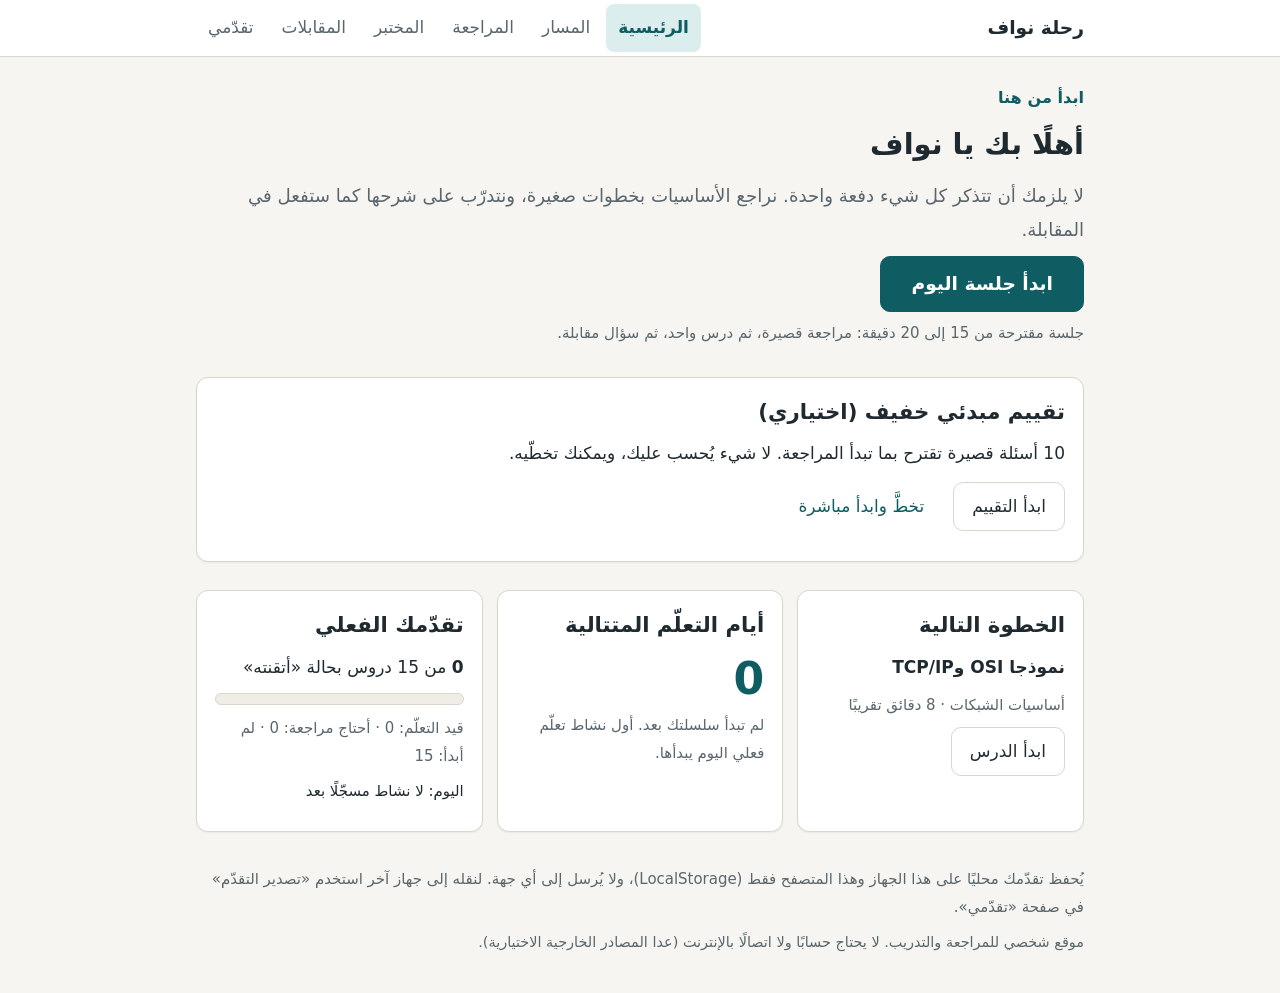
==== index.html @ 0aa0c91e "Add interactive Arabic learning site for Nawaf (networking fundamentals + interview prep) Co-Authore" ====
<!doctype html>
<html lang="ar" dir="rtl">
<head>
  <meta charset="utf-8">
  <meta name="viewport" content="width=device-width, initial-scale=1">
  <meta name="color-scheme" content="light dark">
  <title>رحلة نواف — مراجعة أساسيات الشبكات</title>
  <link rel="stylesheet" href="css/style.css">
</head>
<body>
  <a class="skip" href="#app">تخطَّ إلى المحتوى</a>
  <header class="top">
    <div class="wrap bar">
      <a class="brand" href="#/home">رحلة نواف</a>
      <nav id="nav" aria-label="التنقّل الرئيسي">
        <a href="#/home" data-r="home">الرئيسية</a>
        <a href="#/path" data-r="path">المسار</a>
        <a href="#/review" data-r="review">المراجعة</a>
        <a href="#/labs" data-r="labs">المختبر</a>
        <a href="#/interview" data-r="interview">المقابلات</a>
        <a href="#/progress" data-r="progress">تقدّمي</a>
      </nav>
    </div>
  </header>
  <main id="app" class="wrap" tabindex="-1">
    <noscript><p>يحتاج هذا الموقع إلى تفعيل JavaScript ليعمل.</p></noscript>
  </main>
  <footer class="wrap foot"><p>موقع شخصي للمراجعة والتدريب. لا يحتاج حسابًا ولا اتصالًا بالإنترنت (عدا المصادر الخارجية الاختيارية).</p></footer>
  <div id="toasts" aria-live="polite" role="status"></div>
  <dialog id="dlg"></dialog>

  <script src="js/data/lessons.js"></script>
  <script src="js/data/practice.js"></script>
  <script src="js/data/interview.js"></script>
  <script src="js/store.js"></script>
  <script src="js/ui.js"></script>
  <script src="js/core.js"></script>
  <script src="js/learn.js"></script>
  <script src="js/practice.js"></script>
  <script src="js/home.js"></script>
  <script src="js/main.js"></script>
</body>
</html>
---- css/style.css ----
/* خط الواجهة: يستخدم الموقع حاليًا بديلًا عربيًا من خطوط النظام (وليس خط ثمانية).
   لتفعيل خط ثمانية: ضع ملفي الخط في مجلد fonts/ ثم انقل سطرَي @font-face الموجودين في
   fonts/README.md إلى هذا الموضع. التفاصيل هناك. */

:root {
  --font: 'UserArabicFont', 'Noto Sans Arabic', 'Segoe UI', Tahoma, 'Geeza Pro', system-ui, sans-serif;
  --mono: ui-monospace, 'SF Mono', Menlo, Consolas, 'DejaVu Sans Mono', monospace;
  --bg: #f6f5f1; --surface: #ffffff; --surface2: #efede6; --text: #1f2a30; --muted: #5a666d;
  --line: #d9d6cc; --primary: #0f5c63; --primary-ink: #ffffff; --primary-soft: #dcedee;
  --good: #1f6b3a; --good-soft: #e3f1e6; --warn: #8a5a00; --warn-soft: #f8edd5; --bad: #a3322b; --bad-soft: #f7e1de;
  --focus: #0b57d0; --radius: 12px; --shadow: 0 1px 2px rgba(20,30,35,.06);
}
:root[data-theme="dark"] { color-scheme: dark; }
@media (prefers-color-scheme: dark) {
  :root:not([data-theme="light"]) {
    --bg: #14191c; --surface: #1c2327; --surface2: #243036; --text: #e8ecee; --muted: #a2afb5;
    --line: #34424a; --primary: #5fb8bf; --primary-ink: #0d1d20; --primary-soft: #1c3a3e;
    --good: #7fd09a; --good-soft: #1b3324; --warn: #e5b85c; --warn-soft: #3a2f16; --bad: #f0958c; --bad-soft: #3d2220;
    --focus: #8ab4ff;
  }
}
* { box-sizing: border-box; }
html { font-size: 17px; -webkit-text-size-adjust: 100%; }
body { margin: 0; background: var(--bg); color: var(--text); font-family: var(--font); line-height: 1.85; }
.wrap { max-width: 920px; margin: 0 auto; padding: 0 16px; }
main { padding-top: 20px; padding-bottom: 96px; outline: none; }
h1 { font-size: 1.7rem; line-height: 1.4; margin: .4em 0 .5em; outline: none; }
h2 { font-size: 1.25rem; line-height: 1.5; margin: 1.4em 0 .5em; }
h3 { font-size: 1.07rem; margin: 1.2em 0 .4em; }
p { margin: .5em 0; }
a { color: var(--primary); text-underline-offset: 3px; }
.lead { font-size: 1.07rem; color: var(--muted); max-width: 46em; }
.muted { color: var(--muted); } .small { font-size: .88rem; } .en { text-align: left; }
.skip { position: absolute; inset-inline-start: 8px; top: -60px; background: var(--primary); color: var(--primary-ink); padding: 8px 14px; border-radius: 8px; z-index: 50; }
.skip:focus { top: 8px; }
:focus-visible { outline: 3px solid var(--focus); outline-offset: 2px; border-radius: 6px; }

/* الشريط العلوي */
.top { background: var(--surface); border-bottom: 1px solid var(--line); position: sticky; top: 0; z-index: 20; }
.bar { display: flex; align-items: center; gap: 16px; min-height: 56px; }
.brand { font-weight: 700; font-size: 1.1rem; color: var(--text); text-decoration: none; white-space: nowrap; }
#nav { display: flex; gap: 4px; margin-inline-start: auto; flex-wrap: wrap; }
#nav a { padding: 8px 12px; border-radius: 8px; text-decoration: none; color: var(--muted); min-height: 40px; display: inline-flex; align-items: center; }
#nav a:hover { background: var(--surface2); color: var(--text); }
#nav a[aria-current="page"] { background: var(--primary-soft); color: var(--primary); font-weight: 700; }
@media (max-width: 720px) {
  .top { position: static; }
  .bar { justify-content: center; }
  .brand { display: block; }
  #nav { position: fixed; inset-inline: 0; bottom: 0; margin: 0; background: var(--surface); border-top: 1px solid var(--line); justify-content: space-around; padding: 6px 4px calc(6px + env(safe-area-inset-bottom)); z-index: 30; flex-wrap: nowrap; }
  #nav a { flex: 1; justify-content: center; padding: 8px 2px; font-size: .78rem; text-align: center; min-height: 48px; }
  .wrap.bar { padding: 0; }
  h1 { font-size: 1.45rem; }
}

/* البطاقات والأزرار */
.card { background: var(--surface); border: 1px solid var(--line); border-radius: var(--radius); padding: 18px; margin: 14px 0; box-shadow: var(--shadow); }
.card.flat { box-shadow: none; background: var(--surface2); }
.card h2, .card h3 { margin-top: 0; }
fieldset { border: 1px solid var(--line); border-radius: var(--radius); padding: 12px 16px; margin: 14px 0; }
legend { padding: 0 6px; font-weight: 700; }
.grid2 { display: grid; grid-template-columns: repeat(2, 1fr); gap: 14px; }
.grid3 { display: grid; grid-template-columns: repeat(3, 1fr); gap: 14px; }
@media (max-width: 800px) { .grid3 { grid-template-columns: 1fr; } }
@media (max-width: 640px) { .grid2 { grid-template-columns: 1fr; } }
.row { display: flex; gap: 10px; flex-wrap: wrap; align-items: center; margin: 12px 0; }
.row.between { justify-content: space-between; } .row.end { justify-content: flex-end; } .wrap.row, .row.wrap { flex-wrap: wrap; }
.btn { font: inherit; display: inline-flex; align-items: center; justify-content: center; gap: 6px; min-height: 44px; padding: 8px 18px; border-radius: 10px; border: 1px solid var(--line); background: var(--surface); color: var(--text); cursor: pointer; text-decoration: none; }
.btn:hover:not(:disabled) { background: var(--surface2); }
.btn-primary { background: var(--primary); color: var(--primary-ink); border-color: var(--primary); font-weight: 700; }
.btn-primary:hover:not(:disabled) { background: var(--primary); filter: brightness(1.1); }
.btn-ghost { background: transparent; border-color: transparent; color: var(--primary); }
.btn-danger { color: var(--bad); border-color: var(--bad); }
.btn-lg { min-height: 54px; padding: 10px 30px; font-size: 1.1rem; }
.btn-sm { min-height: 38px; padding: 4px 12px; font-size: .9rem; }
.btn:disabled { opacity: .55; cursor: not-allowed; }
input[type=checkbox], input[type=radio] { width: 20px; height: 20px; accent-color: var(--primary); flex: none; }
.check { display: flex; align-items: flex-start; gap: 10px; padding: 6px 0; cursor: pointer; }
.check input { margin-top: 5px; }
textarea, select { width: 100%; font: inherit; color: var(--text); background: var(--surface); border: 1px solid var(--line); border-radius: 10px; padding: 10px 12px; margin: 6px 0; line-height: 1.7; }
select { min-height: 44px; }
.lbl { display: block; font-weight: 700; margin-top: 10px; font-size: .95rem; }
code { font-family: var(--mono); background: var(--surface2); padding: 1px 6px; border-radius: 6px; font-size: .9em; unicode-bidi: isolate; direction: ltr; display: inline-block; }
pre { direction: ltr; text-align: left; background: #0f1b20; color: #e6f1f2; padding: 14px 16px; border-radius: 10px; overflow-x: auto; font-size: .88rem; line-height: 1.65; margin: 10px 0; }
pre.ar { direction: rtl; text-align: right; }
pre.ar code { unicode-bidi: plaintext; }
pre code { background: none; padding: 0; color: inherit; display: block; white-space: pre; }
:root[data-theme="light"] pre, pre { border: 1px solid #1d3038; }

/* شارات */
.badge { display: inline-block; font-size: .78rem; padding: 2px 10px; border-radius: 99px; border: 1px solid var(--line); background: var(--surface2); color: var(--text); line-height: 1.7; white-space: nowrap; }
.badge.cv { background: var(--primary-soft); color: var(--primary); border-color: transparent; }
.badge.sug { background: var(--warn-soft); color: var(--warn); border-color: transparent; }
.badge.st-learning { background: var(--primary-soft); color: var(--primary); }
.badge.st-review { background: var(--warn-soft); color: var(--warn); }
.badge.st-mastered { background: var(--good-soft); color: var(--good); }
.badge.lab-done, .badge.lab-done2 { background: var(--good-soft); color: var(--good); }
.badge.lab-read { background: var(--warn-soft); color: var(--warn); }
.badge.lab-wip { background: var(--primary-soft); color: var(--primary); }
.meta { display: flex; gap: 8px; flex-wrap: wrap; align-items: center; }

/* رسائل */
.callout { border-radius: var(--radius); padding: 12px 16px; margin: 12px 0; background: var(--surface2); border: 1px solid var(--line); }
.callout p { margin: .3em 0; } .callout.good { background: var(--good-soft); border-color: transparent; } .callout.warn { background: var(--warn-soft); border-color: transparent; }
.callout.soft { background: var(--bad-soft); border-color: transparent; }
#toasts { position: fixed; inset-inline: 0; bottom: 84px; display: flex; flex-direction: column; align-items: center; gap: 8px; z-index: 60; pointer-events: none; padding: 0 16px; }
.toast { background: #1f2a30; color: #fff; padding: 10px 18px; border-radius: 10px; font-size: .92rem; box-shadow: 0 4px 14px rgba(0,0,0,.25); transition: opacity .35s; max-width: 92vw; }
.toast.out { opacity: 0; }
dialog { border: 1px solid var(--line); border-radius: 14px; background: var(--surface); color: var(--text); padding: 20px 22px; max-width: 460px; width: calc(100% - 32px); font-family: var(--font); }
dialog::backdrop { background: rgba(10,20,25,.55); }
dialog h2 { margin-top: 0; }

/* الصفحة الرئيسية */
.hero { padding: 26px 0 8px; }
.eyebrow { color: var(--primary); font-weight: 700; margin: 0; font-size: .95rem; }
.bignum { font-size: 2.6rem; font-weight: 700; margin: 0; line-height: 1.2; color: var(--primary); }
.stackbar { display: flex; height: 12px; background: var(--surface2); border-radius: 99px; overflow: hidden; margin: 10px 0; border: 1px solid var(--line); }
.sb-mastered { background: var(--good); } .sb-review { background: #c98a1a; } .sb-learning { background: var(--primary); }
.note { margin-top: 20px; }
.bar { }
.quiz .bar, .card .bar { height: 6px; background: var(--surface2); border-radius: 99px; overflow: hidden; margin: 6px 0 14px; display: block; }
.quiz .bar span, .card .bar span { display: block; height: 100%; background: var(--primary); }

/* الدروس */
.crumb { color: var(--muted); font-size: .9rem; margin: 0; }
.lesson-head { margin-bottom: 6px; }
.lesson-title { margin: 0 0 10px; font-size: 1.3rem; }
.step { background: var(--surface); border: 1px solid var(--line); border-radius: var(--radius); padding: 6px 20px 18px; margin: 14px 0; }
.step h2 { display: flex; align-items: center; gap: 10px; font-size: 1.1rem; margin: 14px 0 8px; }
.num { display: inline-flex; width: 30px; height: 30px; border-radius: 50%; background: var(--primary-soft); color: var(--primary); align-items: center; justify-content: center; font-size: .9rem; flex: none; }
.task { background: var(--surface2); border-radius: 10px; padding: 8px 14px; margin: 8px 0; }
.q { font-size: 1.1rem; font-weight: 700; margin: .6em 0; line-height: 1.7; }
.seg { border: 0; padding: 0; margin: 12px 0; display: flex; flex-wrap: wrap; gap: 6px; align-items: center; }
fieldset.seg { border: 0; padding: 0; } fieldset.seg legend { padding: 0; margin-bottom: 6px; display: block; float: none; width: 100%; font-size: .92rem; }
span.seg { display: inline-flex; margin: 0; }
.seg-i { position: relative; cursor: pointer; }
.seg-i input { position: absolute; opacity: 0; inset: 0; width: 100%; height: 100%; margin: 0; cursor: pointer; }
.seg-i span { display: inline-flex; align-items: center; min-height: 42px; padding: 4px 16px; border: 1px solid var(--line); border-radius: 99px; background: var(--surface); font-size: .92rem; }
.seg-i input:checked + span { background: var(--primary); color: var(--primary-ink); border-color: var(--primary); font-weight: 700; }
.seg-i input:focus-visible + span { outline: 3px solid var(--focus); outline-offset: 2px; }
.opts { display: grid; gap: 10px; margin: 12px 0; }
.opt { font: inherit; text-align: start; min-height: 48px; padding: 10px 16px; border: 1px solid var(--line); border-radius: 10px; background: var(--surface); color: var(--text); cursor: pointer; line-height: 1.6; }
.opt:hover:not(:disabled) { border-color: var(--primary); background: var(--primary-soft); }
.opt.ok { background: var(--good-soft); border-color: var(--good); } .opt.bad { background: var(--bad-soft); border-color: var(--bad); }
.opt:disabled { cursor: default; }
.cards-list, .plain, .labs, .lessons, .refs, .ach { list-style: none; padding: 0; margin: 0; }
.plain li { padding: 10px 0; border-bottom: 1px solid var(--line); } .plain.tight li { padding: 3px 0; border: 0; }
.cards-list li { padding: 12px 0; border-bottom: 1px solid var(--line); } .cards-list li:last-child { border: 0; }
.c-a { background: var(--good-soft); padding: 8px 14px; border-radius: 10px; margin-top: 6px; }
.pager { display: flex; justify-content: space-between; gap: 10px; margin: 20px 0; flex-wrap: wrap; }
.pts { border-style: dashed; }
.refs li { padding: 4px 0; }

/* المسار */
.module { margin: 22px 0; } .module h2 { margin-bottom: 2px; }
.lesson-row { display: flex; justify-content: space-between; align-items: center; gap: 10px; flex-wrap: wrap; background: var(--surface); border: 1px solid var(--line); border-radius: 10px; padding: 10px 14px; margin: 8px 0; text-decoration: none; color: var(--text); min-height: 52px; }
.lesson-row:hover { border-color: var(--primary); }
.lr-t { font-weight: 700; } .lr-m { display: flex; gap: 6px; align-items: center; flex-wrap: wrap; }
.table-wrap { overflow-x: auto; }
table { width: 100%; border-collapse: collapse; background: var(--surface); font-size: .93rem; }
th, td { border: 1px solid var(--line); padding: 8px 10px; text-align: start; vertical-align: top; }
thead th { background: var(--surface2); }

/* المقابلات */
.tabs { display: flex; flex-wrap: wrap; gap: 6px; margin: 14px 0; }
.tabs a { padding: 8px 14px; border: 1px solid var(--line); border-radius: 99px; text-decoration: none; background: var(--surface); color: var(--text); font-size: .93rem; min-height: 42px; display: inline-flex; align-items: center; }
.tabs a[aria-current="page"] { background: var(--primary); color: var(--primary-ink); border-color: var(--primary); font-weight: 700; }
.tabs .tab-mock { margin-inline-start: auto; border-color: var(--primary); color: var(--primary); }
details.qa { background: var(--surface); border: 1px solid var(--line); border-radius: 10px; padding: 4px 14px; margin: 8px 0; }
details.qa summary { cursor: pointer; padding: 10px 0; font-weight: 700; min-height: 44px; }
.timer { font-size: 3rem; font-weight: 700; text-align: center; font-variant-numeric: tabular-nums; direction: ltr; color: var(--primary); }
.oral-q { font-size: 1.1rem; font-weight: 700; }
.crit-row { display: flex; justify-content: space-between; gap: 10px; align-items: center; flex-wrap: wrap; padding: 6px 0; border-bottom: 1px dashed var(--line); }

/* جلسة اليوم */
.stepper { list-style: none; padding: 0; margin: 10px 0 16px; display: flex; gap: 8px; flex-wrap: wrap; counter-reset: s; }
.stepper li { counter-increment: s; padding: 6px 14px; border: 1px solid var(--line); border-radius: 99px; font-size: .9rem; color: var(--muted); background: var(--surface); }
.stepper li::before { content: counter(s) '. '; }
.stepper li.cur { border-color: var(--primary); color: var(--primary); font-weight: 700; background: var(--primary-soft); }
.stepper li.done { color: var(--good); border-color: var(--good); }
.stepper li.done::after { content: ' ✓'; }

/* تقدّمي */
.cal { list-style: none; padding: 0; margin: 10px 0; display: grid; grid-template-columns: repeat(14, 1fr); gap: 5px; }
.cal li { aspect-ratio: 1; border-radius: 6px; background: var(--surface2); border: 1px solid var(--line); }
.cal li.on { background: var(--primary); border-color: var(--primary); } .cal li.today { outline: 2px solid var(--text); outline-offset: 1px; }
.sr { position: absolute; width: 1px; height: 1px; overflow: hidden; clip: rect(0 0 0 0); }
.ach { display: grid; grid-template-columns: repeat(2, 1fr); gap: 10px; }
@media (max-width: 640px) { .ach { grid-template-columns: 1fr; } }
.ach li { border: 1px dashed var(--line); border-radius: 10px; padding: 10px 14px; display: flex; flex-direction: column; opacity: .75; }
.ach li.got { border: 1px solid var(--good); background: var(--good-soft); opacity: 1; }
.steps-list { padding-inline-start: 22px; } .steps-list li { margin: 6px 0; }
.foot { color: var(--muted); font-size: .85rem; padding-bottom: 90px; }
@media (min-width: 721px) { .foot { padding-bottom: 30px; } main { padding-bottom: 30px; } }
@media (prefers-reduced-motion: reduce) { * { transition: none !important; scroll-behavior: auto !important; } }
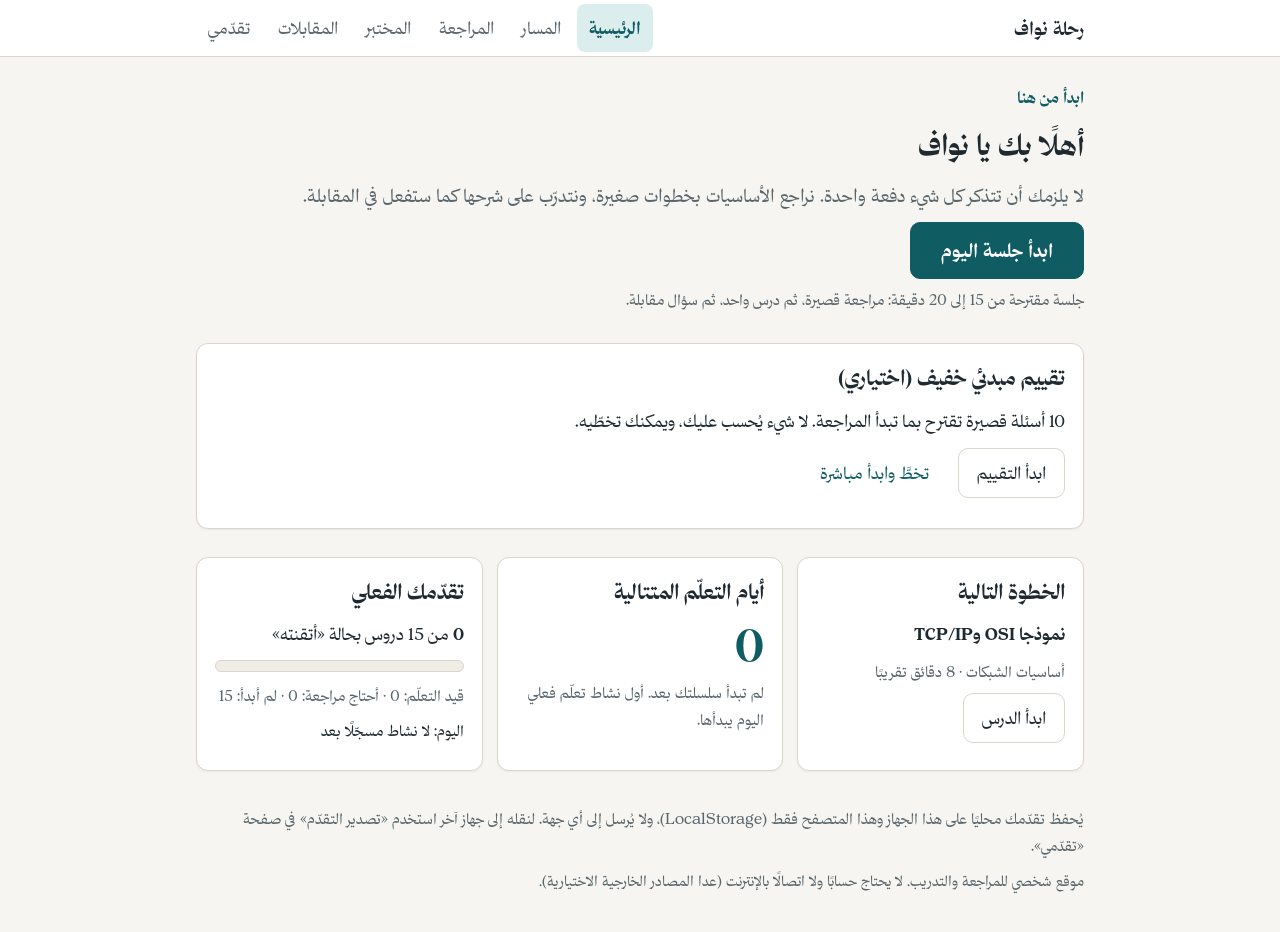
==== commit 076d543a: "Use #name routes, add copy-based export/import, add artifact entry page Co-Authored-By: Claude Sonne" ====
--- a/index.html
+++ b/index.html
@@ -11,14 +11,14 @@
   <a class="skip" href="#app">تخطَّ إلى المحتوى</a>
   <header class="top">
     <div class="wrap bar">
-      <a class="brand" href="#/home">رحلة نواف</a>
+      <a class="brand" href="#home">رحلة نواف</a>
       <nav id="nav" aria-label="التنقّل الرئيسي">
-        <a href="#/home" data-r="home">الرئيسية</a>
-        <a href="#/path" data-r="path">المسار</a>
-        <a href="#/review" data-r="review">المراجعة</a>
-        <a href="#/labs" data-r="labs">المختبر</a>
-        <a href="#/interview" data-r="interview">المقابلات</a>
-        <a href="#/progress" data-r="progress">تقدّمي</a>
+        <a href="#home" data-r="home">الرئيسية</a>
+        <a href="#path" data-r="path">المسار</a>
+        <a href="#review" data-r="review">المراجعة</a>
+        <a href="#labs" data-r="labs">المختبر</a>
+        <a href="#interview" data-r="interview">المقابلات</a>
+        <a href="#progress" data-r="progress">تقدّمي</a>
       </nav>
     </div>
   </header>
--- a/css/style.css
+++ b/css/style.css
@@ -1,9 +1,19 @@
-/* خط الواجهة: يستخدم الموقع حاليًا بديلًا عربيًا من خطوط النظام (وليس خط ثمانية).
-   لتفعيل خط ثمانية: ضع ملفي الخط في مجلد fonts/ ثم انقل سطرَي @font-face الموجودين في
-   fonts/README.md إلى هذا الموضع. التفاصيل هناك. */
+/* خط ثمانية (thmanyah serif text) من ملفات woff2 في fonts/ */
+@font-face { font-family: 'UserArabicFont'; src: url('../fonts/thmanyahseriftext-Light.woff2') format('woff2'); font-weight: 300; font-display: swap; }
+@font-face { font-family: 'UserArabicFont'; src: url('../fonts/thmanyahseriftext-Regular.woff2') format('woff2'); font-weight: 400; font-display: swap; }
+@font-face { font-family: 'UserArabicFont'; src: url('../fonts/thmanyahseriftext-Medium.woff2') format('woff2'); font-weight: 500; font-display: swap; }
+@font-face { font-family: 'UserArabicFont'; src: url('../fonts/thmanyahseriftext-Bold.woff2') format('woff2'); font-weight: 700; font-display: swap; }
+@font-face { font-family: 'UserArabicFont'; src: url('../fonts/thmanyahseriftext-Black.woff2') format('woff2'); font-weight: 900; font-display: swap; }
+/* خط العناوين: thmanyah serif display */
+@font-face { font-family: 'UserArabicDisplay'; src: url('../fonts/thmanyahserifdisplay-Light.woff2') format('woff2'); font-weight: 300; font-display: swap; }
+@font-face { font-family: 'UserArabicDisplay'; src: url('../fonts/thmanyahserifdisplay-Regular.woff2') format('woff2'); font-weight: 400; font-display: swap; }
+@font-face { font-family: 'UserArabicDisplay'; src: url('../fonts/thmanyahserifdisplay-Medium.woff2') format('woff2'); font-weight: 500; font-display: swap; }
+@font-face { font-family: 'UserArabicDisplay'; src: url('../fonts/thmanyahserifdisplay-Bold.woff2') format('woff2'); font-weight: 700; font-display: swap; }
+@font-face { font-family: 'UserArabicDisplay'; src: url('../fonts/thmanyahserifdisplay-Black.woff2') format('woff2'); font-weight: 900; font-display: swap; }
 
 :root {
   --font: 'UserArabicFont', 'Noto Sans Arabic', 'Segoe UI', Tahoma, 'Geeza Pro', system-ui, sans-serif;
+  --font-display: 'UserArabicDisplay', 'UserArabicFont', 'Noto Sans Arabic', 'Segoe UI', Tahoma, system-ui, sans-serif;
   --mono: ui-monospace, 'SF Mono', Menlo, Consolas, 'DejaVu Sans Mono', monospace;
   --bg: #f6f5f1; --surface: #ffffff; --surface2: #efede6; --text: #1f2a30; --muted: #5a666d;
   --line: #d9d6cc; --primary: #0f5c63; --primary-ink: #ffffff; --primary-soft: #dcedee;
@@ -24,6 +34,7 @@
 body { margin: 0; background: var(--bg); color: var(--text); font-family: var(--font); line-height: 1.85; }
 .wrap { max-width: 920px; margin: 0 auto; padding: 0 16px; }
 main { padding-top: 20px; padding-bottom: 96px; outline: none; }
+h1, h2, h3, .brand, .bignum, .hero .eyebrow { font-family: var(--font-display); }
 h1 { font-size: 1.7rem; line-height: 1.4; margin: .4em 0 .5em; outline: none; }
 h2 { font-size: 1.25rem; line-height: 1.5; margin: 1.4em 0 .5em; }
 h3 { font-size: 1.07rem; margin: 1.2em 0 .4em; }
